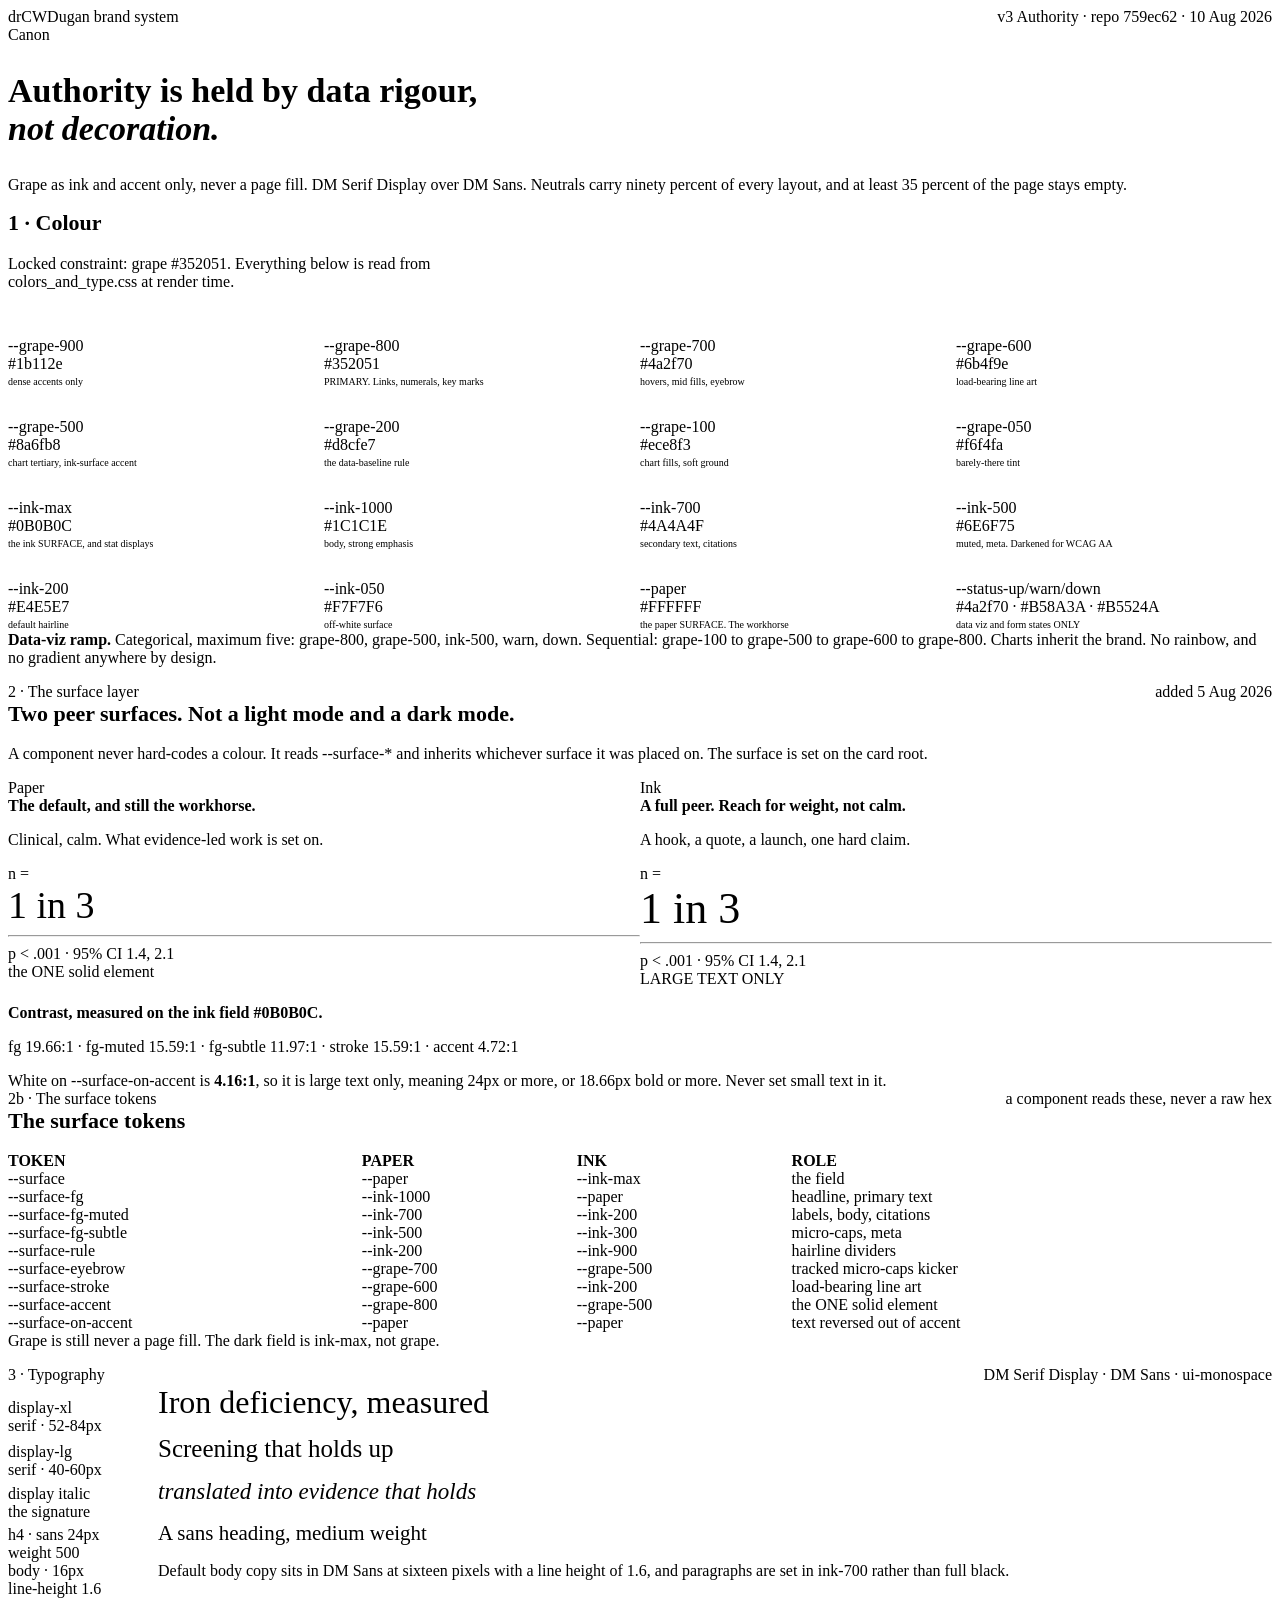
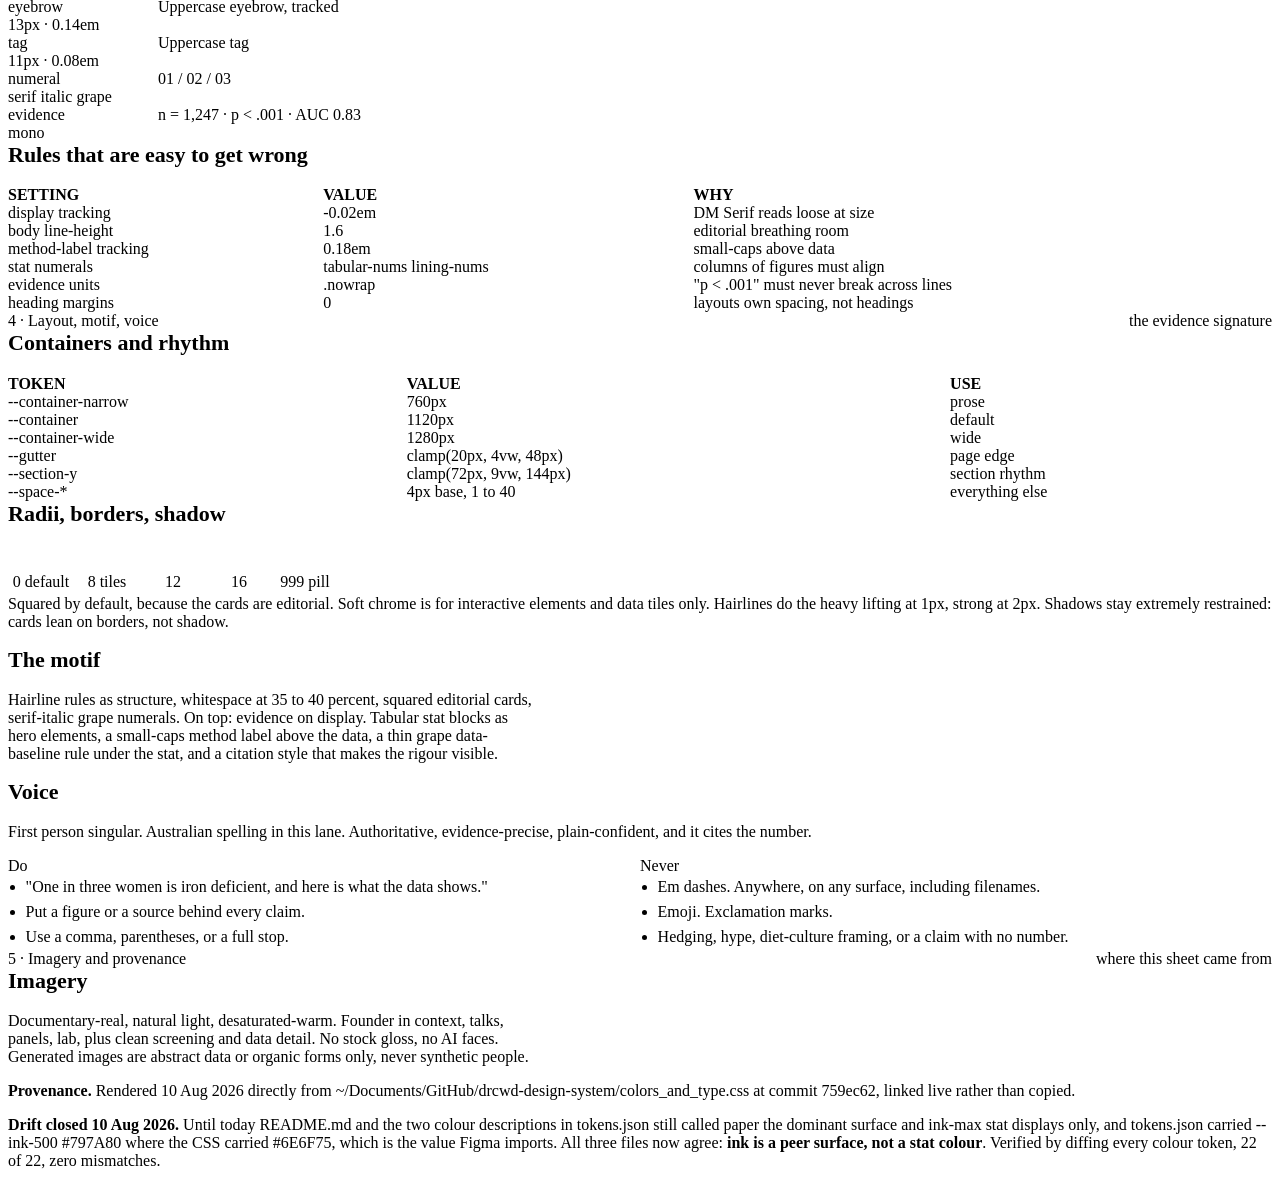
==== brand-sheet.html @ aff55e90 "Add the doc and sheet generators: brand Google Docs and the 6-page PDF are now generated from the CS" ====
<!doctype html>
<html lang="en-AU">
<head>
<meta charset="utf-8">
<title>drCWDugan Brand System v3 Authority — canon as at repo 759ec62</title>

<!-- THE CANON ITSELF. Not a copy, not a retype. If this file changes, this sheet changes. -->
<link rel="stylesheet" href="file:///Users/corydugan/Documents/GitHub/drcwd-design-system/colors_and_type.css">

<style>
  @page { size: A4; margin: 13mm 14mm 11mm; }

  body { background: var(--paper); }
  .page { page-break-after: always; }
  .page:last-child { page-break-after: auto; }

  .sheet-head { display:flex; justify-content:space-between; align-items:baseline;
                border-bottom: var(--bw-strong) solid var(--color-accent);
                padding-bottom: var(--space-2); margin-bottom: var(--space-6); }
  .sheet-head .tag { color: var(--color-fg-subtle); }

  h2.sec { font-size: 22px; margin-top: var(--space-6); }
  .sec:first-of-type { margin-top: 0; }
  .rule { border:0; border-top: var(--bw-hair) solid var(--color-border);
          margin: var(--space-5) 0; }

  /* swatches */
  .swatches { display:grid; grid-template-columns: repeat(4, 1fr);
              gap: var(--space-3); margin-top: var(--space-4); }
  .sw { border: var(--bw-hair) solid var(--color-border); }
  .sw .chip { height: 30px; }
  .sw .lab { padding: 5px var(--space-2) var(--space-2); }
  .sw .name { font-family: var(--font-mono); font-size: var(--fs-micro);
              color: var(--color-fg); display:block; }
  .sw .hex  { font-family: var(--font-mono); font-size: var(--fs-micro);
              color: var(--color-fg-subtle); display:block; }
  .sw .use  { font-size: 10px; color: var(--color-fg-subtle);
              display:block; margin-top: 2px; line-height:1.3; }

  /* the two peer surfaces */
  .peers { display:grid; grid-template-columns: 1fr 1fr; gap: var(--space-5);
           margin-top: var(--space-5); }
  .card { background: var(--surface); color: var(--surface-fg);
          border: var(--bw-hair) solid var(--surface-rule); padding: var(--space-6); }
  .card .eyebrow { color: var(--surface-eyebrow); }
  .card h3 { color: var(--surface-fg); font-size: var(--fs-display-sm); }
  .card p  { color: var(--surface-fg-muted); }
  .card .method-label { color: var(--surface-fg-subtle); }
  .card .stat { color: var(--surface-fg); }
  .card .data-baseline { border-top-color: var(--surface-accent); }
  .card .solid { background: var(--surface-accent); color: var(--surface-on-accent);
                 padding: var(--space-3) var(--space-5); display:inline-block;
                 font-size: var(--fs-heading-md); font-weight: var(--fw-medium);
                 margin-top: var(--space-5); }

  /* type specimens */
  .spec { display:grid; grid-template-columns: 150px 1fr; gap: var(--space-5);
          align-items:baseline; padding: var(--space-2) 0;
          border-bottom: var(--bw-hair) solid var(--color-rule); }
  .spec .k { font-family: var(--font-mono); font-size: var(--fs-micro);
             color: var(--color-fg-subtle); }
  .demo-xl { font-family: var(--font-serif); font-size: 32px; line-height: var(--lh-display);
             letter-spacing: var(--tracking-display); }
  .demo-lg { font-family: var(--font-serif); font-size: 25px; line-height: var(--lh-display);
             letter-spacing: var(--tracking-display); }
  .demo-md { font-family: var(--font-serif); font-size: 23px; line-height: var(--lh-heading); }

  table.grid { width:100%; border-collapse: collapse; margin-top: var(--space-4); }
  table.grid th, table.grid td { text-align:left; padding: 5px var(--space-3);
        border-bottom: var(--bw-hair) solid var(--color-rule);
        font-size: var(--fs-body-sm); color: var(--color-fg-muted); vertical-align: top; }
  table.grid th { font-size: var(--fs-micro); letter-spacing: var(--tracking-tag);
        text-transform: uppercase; color: var(--color-fg-subtle);
        border-bottom-color: var(--color-border-strong); }
  table.grid td.mono { font-family: var(--font-mono); color: var(--color-fg); white-space:nowrap; }

  .do-dont { display:grid; grid-template-columns:1fr 1fr; gap: var(--space-6);
             margin-top: var(--space-5); }
  .do-dont div { border-left: var(--bw-strong) solid var(--color-border-strong);
                 padding-left: var(--space-4); }
  .do-dont .yes { border-left-color: var(--color-accent); }
  .do-dont ul { margin:0; padding-left: 1.1em; }
  .do-dont li { font-size: var(--fs-body-sm); color: var(--color-fg-muted);
                line-height:1.55; margin-bottom: var(--space-2); }

  .radii { display:flex; gap: var(--space-4); align-items:flex-end; margin-top: var(--space-5); }
  .radii div { width:66px; height:46px; background: var(--grape-050);
               border: var(--bw-hair) solid var(--color-accent-soft);
               display:flex; align-items:flex-end; justify-content:center;
               font-family: var(--font-mono); font-size: var(--fs-micro);
               color: var(--color-fg-subtle); padding-bottom:4px; }

  .note { background: var(--color-bg-soft); border-left: var(--bw-strong) solid var(--status-warn);
          padding: var(--space-3) var(--space-4); margin-top: var(--space-5); }
  .note p { margin-bottom: var(--space-2); font-size: var(--fs-body-sm); }
  .note p:last-child { margin-bottom:0; }
</style>
</head>
<body>

<!-- ============================ PAGE 1 ============================ -->
<section class="page">
  <div class="sheet-head">
    <span class="eyebrow">drCWDugan brand system</span>
    <span class="tag">v3 Authority · repo 759ec62 · 10 Aug 2026</span>
  </div>

  <span class="eyebrow">Canon</span>
  <h1 style="font-size:34px">Authority is held by data rigour,<br><em class="display">not decoration.</em></h1>
  <p class="lead" style="margin-top:var(--space-4)">Grape as ink and accent only, never a page fill.
     DM Serif Display over DM Sans. Neutrals carry ninety percent of every layout, and at
     least 35 percent of the page stays empty.</p>

  <hr class="rule">

  <h2 class="sec">1 · Colour</h2>
  <p style="max-width:64ch">Locked constraint: grape <span class="evidence">#352051</span>.
     Everything below is read from <span class="evidence">colors_and_type.css</span> at render time.</p>

  <div class="swatches">
    <div class="sw"><div class="chip" style="background:var(--grape-900)"></div>
      <div class="lab"><span class="name">--grape-900</span><span class="hex">#1b112e</span>
      <span class="use">dense accents only</span></div></div>
    <div class="sw"><div class="chip" style="background:var(--grape-800)"></div>
      <div class="lab"><span class="name">--grape-800</span><span class="hex">#352051</span>
      <span class="use">PRIMARY. Links, numerals, key marks</span></div></div>
    <div class="sw"><div class="chip" style="background:var(--grape-700)"></div>
      <div class="lab"><span class="name">--grape-700</span><span class="hex">#4a2f70</span>
      <span class="use">hovers, mid fills, eyebrow</span></div></div>
    <div class="sw"><div class="chip" style="background:var(--grape-600)"></div>
      <div class="lab"><span class="name">--grape-600</span><span class="hex">#6b4f9e</span>
      <span class="use">load-bearing line art</span></div></div>

    <div class="sw"><div class="chip" style="background:var(--grape-500)"></div>
      <div class="lab"><span class="name">--grape-500</span><span class="hex">#8a6fb8</span>
      <span class="use">chart tertiary, ink-surface accent</span></div></div>
    <div class="sw"><div class="chip" style="background:var(--grape-200)"></div>
      <div class="lab"><span class="name">--grape-200</span><span class="hex">#d8cfe7</span>
      <span class="use">the data-baseline rule</span></div></div>
    <div class="sw"><div class="chip" style="background:var(--grape-100)"></div>
      <div class="lab"><span class="name">--grape-100</span><span class="hex">#ece8f3</span>
      <span class="use">chart fills, soft ground</span></div></div>
    <div class="sw"><div class="chip" style="background:var(--grape-050)"></div>
      <div class="lab"><span class="name">--grape-050</span><span class="hex">#f6f4fa</span>
      <span class="use">barely-there tint</span></div></div>
  </div>

  <div class="swatches" style="margin-top:var(--space-5)">
    <div class="sw"><div class="chip" style="background:var(--ink-max)"></div>
      <div class="lab"><span class="name">--ink-max</span><span class="hex">#0B0B0C</span>
      <span class="use">the ink SURFACE, and stat displays</span></div></div>
    <div class="sw"><div class="chip" style="background:var(--ink-1000)"></div>
      <div class="lab"><span class="name">--ink-1000</span><span class="hex">#1C1C1E</span>
      <span class="use">body, strong emphasis</span></div></div>
    <div class="sw"><div class="chip" style="background:var(--ink-700)"></div>
      <div class="lab"><span class="name">--ink-700</span><span class="hex">#4A4A4F</span>
      <span class="use">secondary text, citations</span></div></div>
    <div class="sw"><div class="chip" style="background:var(--ink-500)"></div>
      <div class="lab"><span class="name">--ink-500</span><span class="hex">#6E6F75</span>
      <span class="use">muted, meta. Darkened for WCAG AA</span></div></div>

    <div class="sw"><div class="chip" style="background:var(--ink-200)"></div>
      <div class="lab"><span class="name">--ink-200</span><span class="hex">#E4E5E7</span>
      <span class="use">default hairline</span></div></div>
    <div class="sw"><div class="chip" style="background:var(--ink-050)"></div>
      <div class="lab"><span class="name">--ink-050</span><span class="hex">#F7F7F6</span>
      <span class="use">off-white surface</span></div></div>
    <div class="sw"><div class="chip" style="background:var(--paper); border-bottom:1px solid var(--color-border)"></div>
      <div class="lab"><span class="name">--paper</span><span class="hex">#FFFFFF</span>
      <span class="use">the paper SURFACE. The workhorse</span></div></div>
    <div class="sw"><div class="chip" style="background:linear-gradient(90deg,var(--status-up) 0 33%,var(--status-warn) 33% 66%,var(--status-down) 66% 100%)"></div>
      <div class="lab"><span class="name">--status-up/warn/down</span><span class="hex">#4a2f70 · #B58A3A · #B5524A</span>
      <span class="use">data viz and form states ONLY</span></div></div>
  </div>

  <p style="margin-top:var(--space-4);font-size:var(--fs-body-sm)">
     <strong>Data-viz ramp.</strong> Categorical, maximum five:
     grape-800, grape-500, ink-500, warn, down. Sequential: grape-100 to grape-500 to
     grape-600 to grape-800. Charts inherit the brand. No rainbow, and no gradient anywhere by design.</p>
</section>

<!-- ============================ PAGE 2 ============================ -->
<section class="page">
  <div class="sheet-head">
    <span class="eyebrow">2 · The surface layer</span>
    <span class="tag">added 5 Aug 2026</span>
  </div>

  <h2 class="sec" style="margin-top:0">Two peer surfaces. Not a light mode and a dark mode.</h2>
  <p class="lead">A component never hard-codes a colour. It reads <span class="evidence">--surface-*</span>
     and inherits whichever surface it was placed on. The surface is set on the card root.</p>

  <div class="peers">
    <div class="card">
      <span class="eyebrow">Paper</span>
      <h3 style="margin-top:var(--space-3)">The default, and still the workhorse.</h3>
      <p style="margin-top:var(--space-4)">Clinical, calm. What evidence-led work is set on.</p>
      <div class="method-label" style="margin-top:var(--space-6)">n =</div>
      <div class="stat" style="font-size:38px">1 in 3</div>
      <hr class="data-baseline">
      <div class="evidence" style="margin-top:var(--space-3)">p &lt; .001 · 95% CI 1.4, 2.1</div>
      <span class="solid">the ONE solid element</span>
    </div>

    <div class="card" data-surface="ink">
      <span class="eyebrow">Ink</span>
      <h3 style="margin-top:var(--space-3)">A full peer. Reach for weight, not calm.</h3>
      <p style="margin-top:var(--space-4)">A hook, a quote, a launch, one hard claim.</p>
      <div class="method-label" style="margin-top:var(--space-6)">n =</div>
      <div class="stat" style="font-size:44px">1 in 3</div>
      <hr class="data-baseline">
      <div class="evidence" style="margin-top:var(--space-3)">p &lt; .001 · 95% CI 1.4, 2.1</div>
      <span class="solid">LARGE TEXT ONLY</span>
    </div>
  </div>

  <div class="note">
    <p><strong>Contrast, measured on the ink field #0B0B0C.</strong></p>
    <p class="evidence">fg 19.66:1 · fg-muted 15.59:1 · fg-subtle 11.97:1 · stroke 15.59:1 · accent 4.72:1</p>
    <p>White on <span class="evidence">--surface-on-accent</span> is <strong>4.16:1</strong>, so it is
       large text only, meaning 24px or more, or 18.66px bold or more. Never set small text in it.</p>
  </div>

</section>

<section class="page">
  <div class="sheet-head">
    <span class="eyebrow">2b · The surface tokens</span>
    <span class="tag">a component reads these, never a raw hex</span>
  </div>

  <h2 class="sec" style="margin-top:0">The surface tokens</h2>
  <table class="grid">
    <tr><th>token</th><th>paper</th><th>ink</th><th>role</th></tr>
    <tr><td class="mono">--surface</td><td class="mono">--paper</td><td class="mono">--ink-max</td><td>the field</td></tr>
    <tr><td class="mono">--surface-fg</td><td class="mono">--ink-1000</td><td class="mono">--paper</td><td>headline, primary text</td></tr>
    <tr><td class="mono">--surface-fg-muted</td><td class="mono">--ink-700</td><td class="mono">--ink-200</td><td>labels, body, citations</td></tr>
    <tr><td class="mono">--surface-fg-subtle</td><td class="mono">--ink-500</td><td class="mono">--ink-300</td><td>micro-caps, meta</td></tr>
    <tr><td class="mono">--surface-rule</td><td class="mono">--ink-200</td><td class="mono">--ink-900</td><td>hairline dividers</td></tr>
    <tr><td class="mono">--surface-eyebrow</td><td class="mono">--grape-700</td><td class="mono">--grape-500</td><td>tracked micro-caps kicker</td></tr>
    <tr><td class="mono">--surface-stroke</td><td class="mono">--grape-600</td><td class="mono">--ink-200</td><td>load-bearing line art</td></tr>
    <tr><td class="mono">--surface-accent</td><td class="mono">--grape-800</td><td class="mono">--grape-500</td><td>the ONE solid element</td></tr>
    <tr><td class="mono">--surface-on-accent</td><td class="mono">--paper</td><td class="mono">--paper</td><td>text reversed out of accent</td></tr>
  </table>

  <p style="margin-top:var(--space-6);font-size:var(--fs-body-sm)">
     Grape is still never a page fill. The dark field is <span class="evidence">ink-max</span>, not grape.</p>
</section>

<!-- ============================ PAGE 3 ============================ -->
<section class="page">
  <div class="sheet-head">
    <span class="eyebrow">3 · Typography</span>
    <span class="tag">DM Serif Display · DM Sans · ui-monospace</span>
  </div>

  <div class="spec"><span class="k">display-xl<br>serif · 52-84px</span>
    <span class="demo-xl">Iron deficiency, measured</span></div>
  <div class="spec"><span class="k">display-lg<br>serif · 40-60px</span>
    <span class="demo-lg">Screening that holds up</span></div>
  <div class="spec"><span class="k">display italic<br>the signature</span>
    <span class="demo-md" style="font-style:italic;color:var(--color-accent)">translated into evidence that holds</span></div>
  <div class="spec"><span class="k">h4 · sans 24px<br>weight 500</span>
    <span style="font-size:21px;font-weight:500">A sans heading, medium weight</span></div>
  <div class="spec"><span class="k">body · 16px<br>line-height 1.6</span>
    <span>Default body copy sits in DM Sans at sixteen pixels with a line height of 1.6, and paragraphs are set in ink-700 rather than full black.</span></div>
  <div class="spec"><span class="k">eyebrow<br>13px · 0.14em</span>
    <span class="eyebrow">Uppercase eyebrow, tracked</span></div>
  <div class="spec"><span class="k">tag<br>11px · 0.08em</span>
    <span class="tag">Uppercase tag</span></div>
  <div class="spec"><span class="k">numeral<br>serif italic grape</span>
    <span class="numeral">01 / 02 / 03</span></div>
  <div class="spec"><span class="k">evidence<br>mono</span>
    <span class="evidence">n = 1,247 · p &lt; .001 · AUC 0.83</span></div>

  <h2 class="sec">Rules that are easy to get wrong</h2>
  <table class="grid">
    <tr><th>setting</th><th>value</th><th>why</th></tr>
    <tr><td>display tracking</td><td class="mono">-0.02em</td><td>DM Serif reads loose at size</td></tr>
    <tr><td>body line-height</td><td class="mono">1.6</td><td>editorial breathing room</td></tr>
    <tr><td>method-label tracking</td><td class="mono">0.18em</td><td>small-caps above data</td></tr>
    <tr><td>stat numerals</td><td class="mono">tabular-nums lining-nums</td><td>columns of figures must align</td></tr>
    <tr><td>evidence units</td><td class="mono">.nowrap</td><td>"p &lt; .001" must never break across lines</td></tr>
    <tr><td>heading margins</td><td class="mono">0</td><td>layouts own spacing, not headings</td></tr>
  </table>
</section>

<!-- ============================ PAGE 4 ============================ -->
<section class="page">
  <div class="sheet-head">
    <span class="eyebrow">4 · Layout, motif, voice</span>
    <span class="tag">the evidence signature</span>
  </div>

  <h2 class="sec" style="margin-top:0">Containers and rhythm</h2>
  <table class="grid">
    <tr><th>token</th><th>value</th><th>use</th></tr>
    <tr><td class="mono">--container-narrow</td><td class="mono">760px</td><td>prose</td></tr>
    <tr><td class="mono">--container</td><td class="mono">1120px</td><td>default</td></tr>
    <tr><td class="mono">--container-wide</td><td class="mono">1280px</td><td>wide</td></tr>
    <tr><td class="mono">--gutter</td><td class="mono">clamp(20px, 4vw, 48px)</td><td>page edge</td></tr>
    <tr><td class="mono">--section-y</td><td class="mono">clamp(72px, 9vw, 144px)</td><td>section rhythm</td></tr>
    <tr><td class="mono">--space-*</td><td class="mono">4px base, 1 to 40</td><td>everything else</td></tr>
  </table>

  <h2 class="sec">Radii, borders, shadow</h2>
  <div class="radii">
    <div style="border-radius:var(--radius-0)">0 default</div>
    <div style="border-radius:var(--radius-md)">8 tiles</div>
    <div style="border-radius:var(--radius-lg)">12</div>
    <div style="border-radius:var(--radius-xl)">16</div>
    <div style="border-radius:var(--radius-pill)">999 pill</div>
  </div>
  <p style="margin-top:var(--space-5);font-size:var(--fs-body-sm)">
     Squared by default, because the cards are editorial. Soft chrome is for interactive
     elements and data tiles only. Hairlines do the heavy lifting at 1px, strong at 2px.
     Shadows stay extremely restrained: cards lean on borders, not shadow.</p>

  <h2 class="sec">The motif</h2>
  <p style="max-width:66ch">Hairline rules as structure, whitespace at 35 to 40 percent, squared
     editorial cards, serif-italic grape numerals. On top: evidence on display. Tabular stat blocks
     as hero elements, a small-caps method label above the data, a thin grape data-baseline rule
     under the stat, and a citation style that makes the rigour visible.</p>

  <h2 class="sec">Voice</h2>
  <p>First person singular. Australian spelling in this lane. Authoritative, evidence-precise,
     plain-confident, and it cites the number.</p>
  <div class="do-dont">
    <div class="yes">
      <span class="tag" style="color:var(--color-accent)">Do</span>
      <ul>
        <li>"One in three women is iron deficient, and here is what the data shows."</li>
        <li>Put a figure or a source behind every claim.</li>
        <li>Use a comma, parentheses, or a full stop.</li>
      </ul>
    </div>
    <div>
      <span class="tag">Never</span>
      <ul>
        <li>Em dashes. Anywhere, on any surface, including filenames.</li>
        <li>Emoji. Exclamation marks.</li>
        <li>Hedging, hype, diet-culture framing, or a claim with no number.</li>
      </ul>
    </div>
  </div>

</section>

<section class="page">
  <div class="sheet-head">
    <span class="eyebrow">5 · Imagery and provenance</span>
    <span class="tag">where this sheet came from</span>
  </div>

  <h2 class="sec" style="margin-top:0">Imagery</h2>
  <p style="max-width:66ch">Documentary-real, natural light, desaturated-warm. Founder in context,
     talks, panels, lab, plus clean screening and data detail. No stock gloss, no AI faces. Generated
     images are abstract data or organic forms only, never synthetic people.</p>

  <div class="note">
    <p><strong>Provenance.</strong> Rendered 10 Aug 2026 directly from
       <span class="evidence">~/Documents/GitHub/drcwd-design-system/colors_and_type.css</span>
       at commit <span class="evidence">759ec62</span>, linked live rather than copied.</p>
    <p><strong>Drift closed 10 Aug 2026.</strong> Until today
       <span class="evidence">README.md</span> and the two colour descriptions in
       <span class="evidence">tokens.json</span> still called paper the dominant surface and
       ink-max stat displays only, and <span class="evidence">tokens.json</span> carried
       <span class="evidence">--ink-500 #797A80</span> where the CSS carried
       <span class="evidence">#6E6F75</span>, which is the value Figma imports. All three files
       now agree: <strong>ink is a peer surface, not a stat colour</strong>. Verified by diffing
       every colour token, 22 of 22, zero mismatches.</p>
  </div>
</section>

</body>
</html>
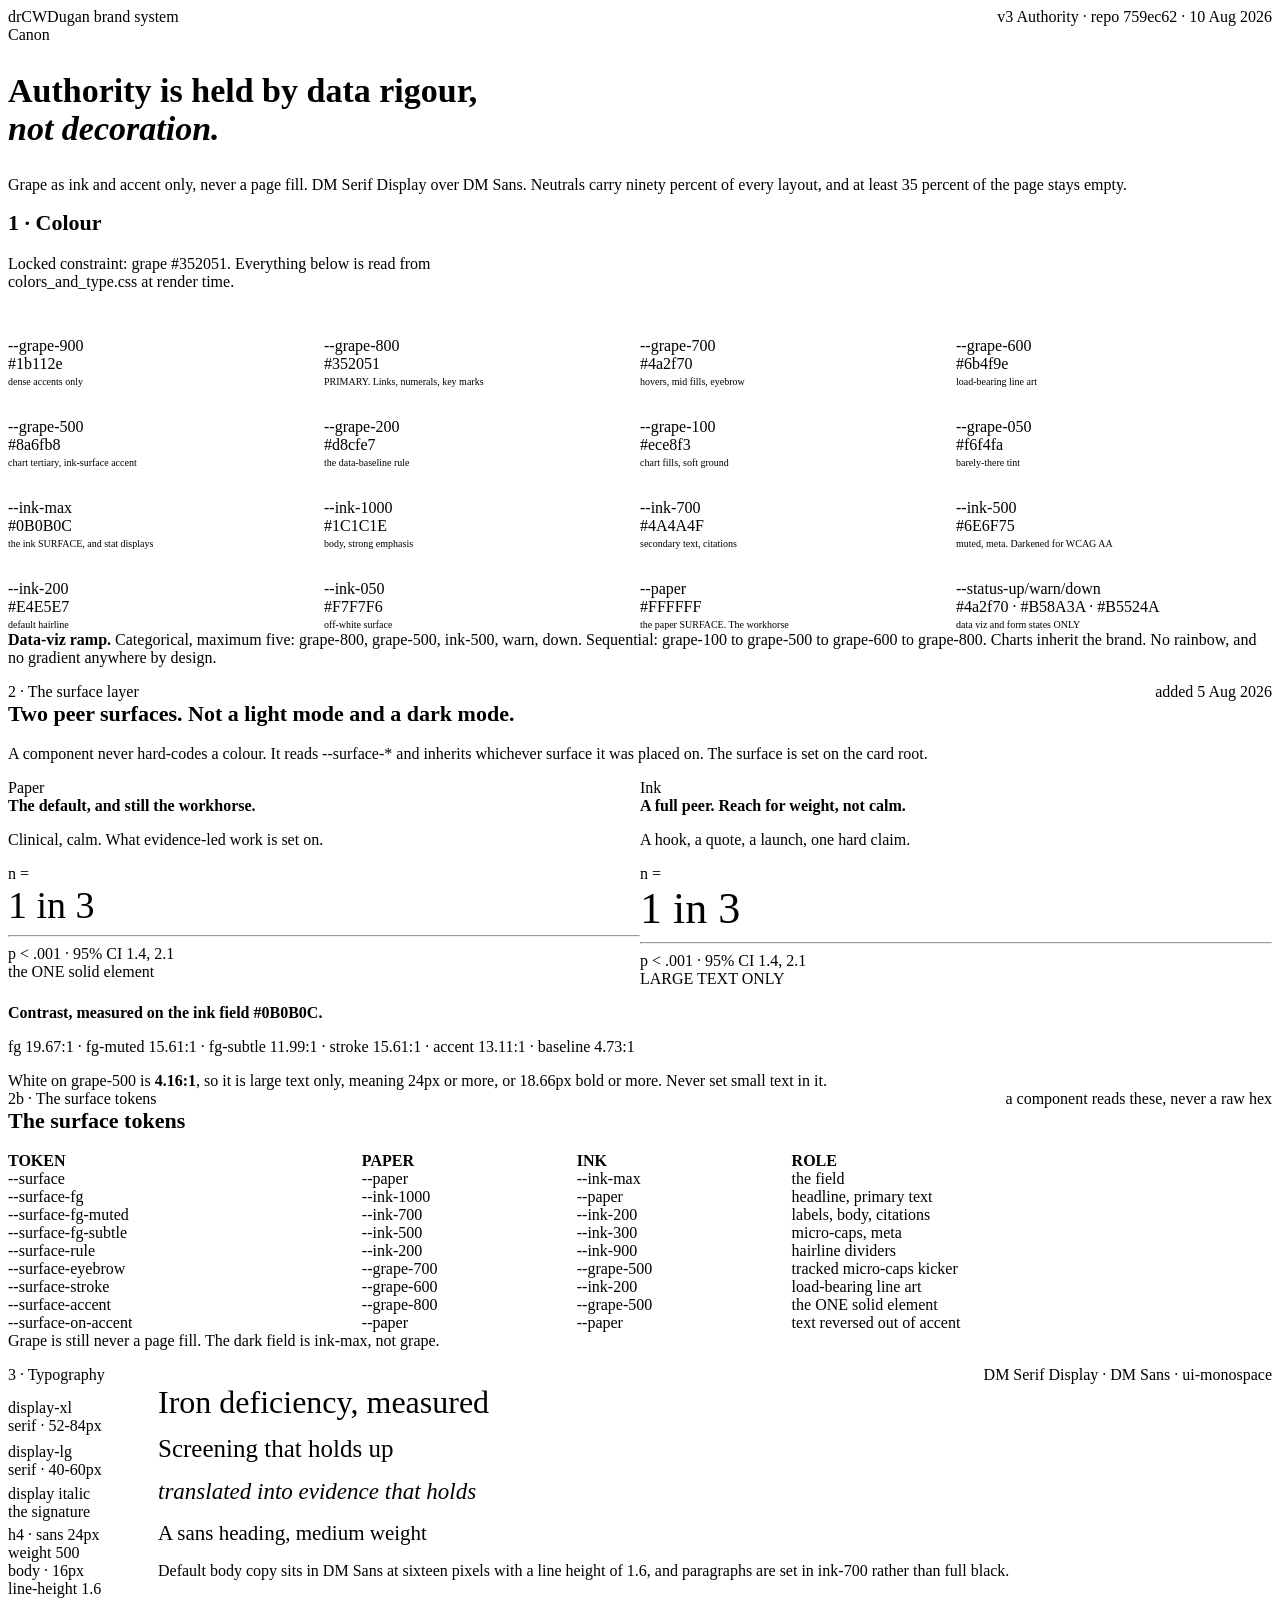
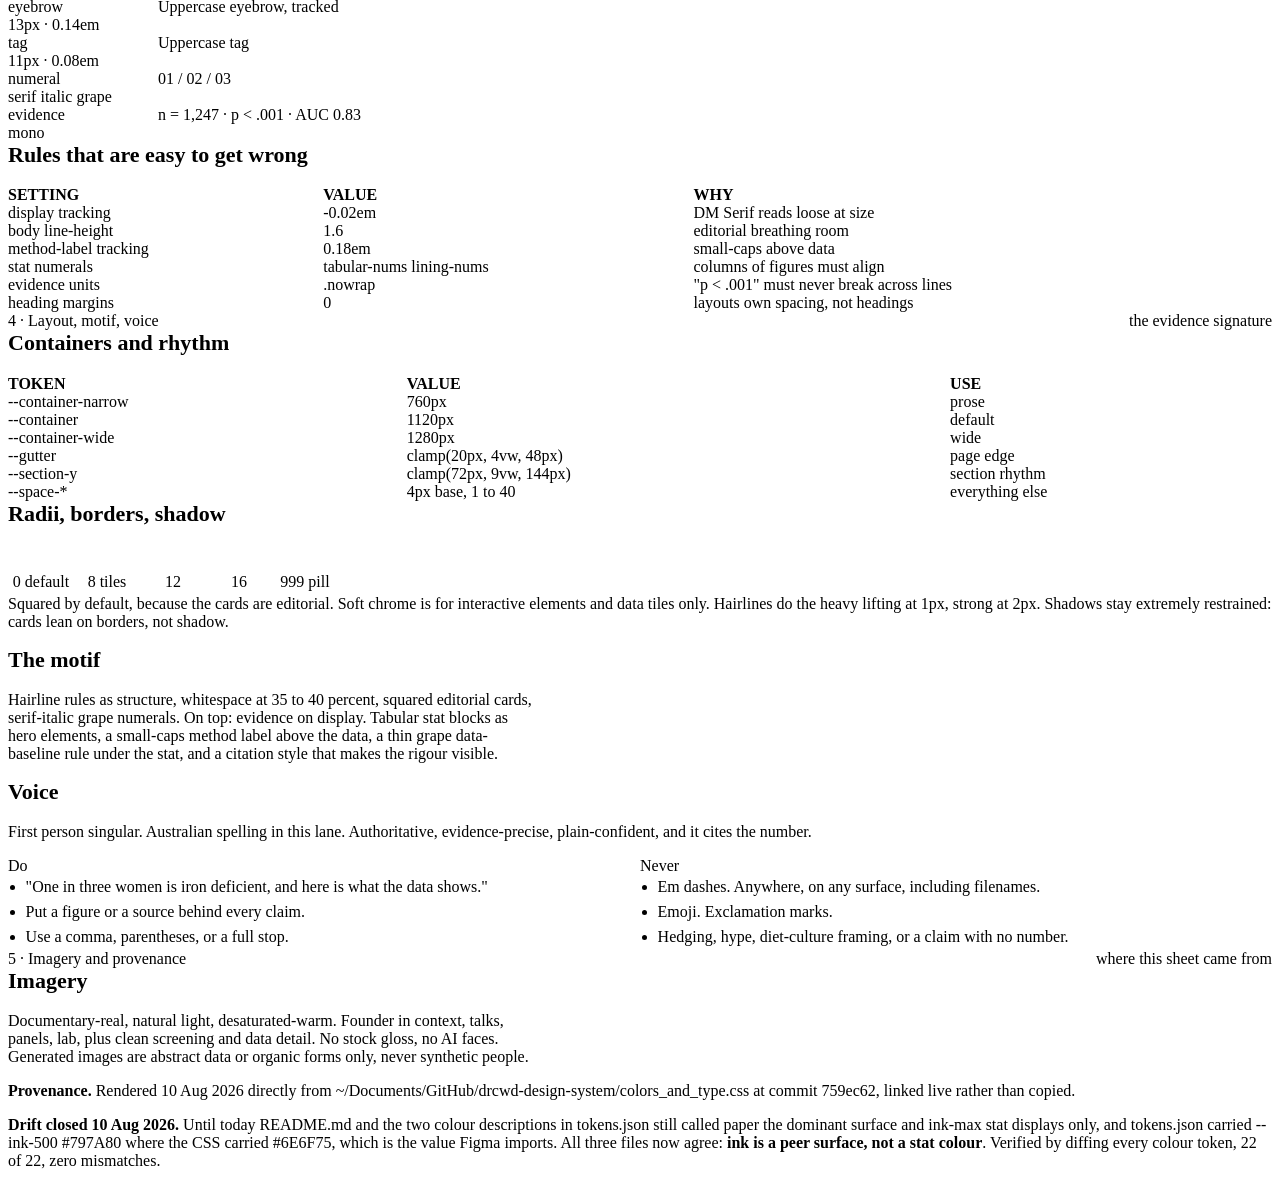
==== commit aab61a94: "brand-sheet: the fourth copy, and it disagreed with the README on all five brand-sheet.html generate" ====
--- a/brand-sheet.html
+++ b/brand-sheet.html
@@ -2,7 +2,7 @@
 <html lang="en-AU">
 <head>
 <meta charset="utf-8">
-<title>drCWDugan Brand System v3 Authority — canon as at repo 759ec62</title>
+<title>drCWDugan Brand System v3 Authority: canon as at repo aff55e9</title>
 
 <!-- THE CANON ITSELF. Not a copy, not a retype. If this file changes, this sheet changes. -->
 <link rel="stylesheet" href="file:///Users/corydugan/Documents/GitHub/drcwd-design-system/colors_and_type.css">
@@ -216,8 +216,8 @@
 
   <div class="note">
     <p><strong>Contrast, measured on the ink field #0B0B0C.</strong></p>
-    <p class="evidence">fg 19.66:1 · fg-muted 15.59:1 · fg-subtle 11.97:1 · stroke 15.59:1 · accent 4.72:1</p>
-    <p>White on <span class="evidence">--surface-on-accent</span> is <strong>4.16:1</strong>, so it is
+    <p class="evidence">fg 19.67:1 · fg-muted 15.61:1 · fg-subtle 11.99:1 · stroke 15.61:1 · accent 13.11:1 · baseline 4.73:1</p>
+    <p>White on <span class="evidence">grape-500</span> is <strong>4.16:1</strong>, so it is
        large text only, meaning 24px or more, or 18.66px bold or more. Never set small text in it.</p>
   </div>
 
